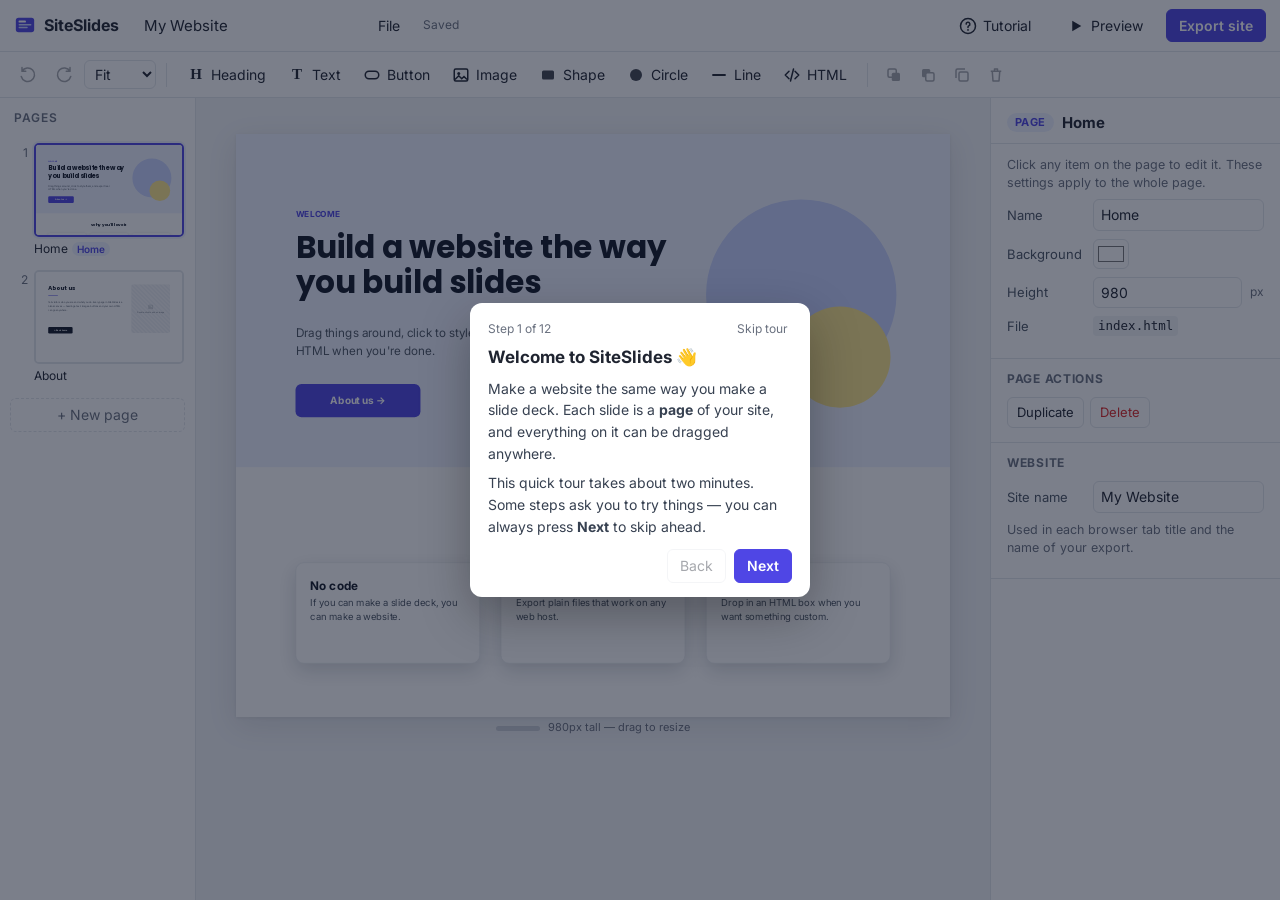
==== index.html @ 343762bc "Add SiteSlides: a slide-style editor for building static websites Includes pages panel, drag/resize " ====
<!doctype html>
<html lang="en">
<head>
  <meta charset="utf-8">
  <meta name="viewport" content="width=device-width, initial-scale=1">
  <title>SiteSlides — build websites like slides</title>
  <link rel="preconnect" href="https://fonts.googleapis.com">
  <link rel="preconnect" href="https://fonts.gstatic.com" crossorigin>
  <link href="https://fonts.googleapis.com/css2?family=Inter:wght@400;600;700&family=Poppins:wght@400;600;700&family=Montserrat:wght@400;700&family=Playfair+Display:wght@400;700&family=Lora:wght@400;700&family=Space+Mono:wght@400;700&display=swap" rel="stylesheet">
  <link rel="stylesheet" href="styles.css">
</head>
<body>
  <header id="topbar">
    <div class="brand">
      <svg viewBox="0 0 24 24" width="22" height="22" aria-hidden="true"><rect x="2" y="4" width="20" height="16" rx="3" fill="#4f46e5"/><rect x="5" y="7" width="8" height="2.4" rx="1" fill="#fff"/><rect x="5" y="11" width="14" height="1.6" rx=".8" fill="#c7d2fe"/><rect x="5" y="14" width="10" height="1.6" rx=".8" fill="#c7d2fe"/></svg>
      SiteSlides
    </div>
    <input id="site-title" class="site-title" spellcheck="false" title="Website name" aria-label="Website name">
    <div class="menu-wrap">
      <button class="menu-btn" data-menu="file-menu">File</button>
      <div class="dropdown hidden" id="file-menu">
        <button data-action="new-blank">New blank site</button>
        <button data-action="new-template">New from starter template</button>
        <hr>
        <button data-action="open-project">Open project…</button>
        <button data-action="save-project">Save project (.json)</button>
        <hr>
        <button data-action="export">Export website (.zip)…</button>
      </div>
    </div>
    <span id="save-status" class="save-status">Saved</span>
    <div class="spacer"></div>
    <button id="btn-tutorial" class="ghost" data-action="tutorial">
      <svg viewBox="0 0 24 24" width="16" height="16"><circle cx="12" cy="12" r="10" fill="none" stroke="currentColor" stroke-width="2"/><path d="M9.5 9.5a2.5 2.5 0 1 1 3.5 2.3c-.6.3-1 .9-1 1.6V14" fill="none" stroke="currentColor" stroke-width="2" stroke-linecap="round"/><circle cx="12" cy="17.3" r="1.2" fill="currentColor"/></svg>
      Tutorial
    </button>
    <button id="btn-preview" class="ghost" data-action="preview">
      <svg viewBox="0 0 24 24" width="16" height="16"><path d="M7 5l12 7-12 7z" fill="currentColor"/></svg>
      Preview
    </button>
    <button id="btn-export" class="primary" data-action="export">Export site</button>
  </header>

  <div id="toolbar">
    <button class="icon" data-action="undo" title="Undo (Ctrl+Z)"><svg viewBox="0 0 24 24"><path d="M9 7H4V2M4 7a9 9 0 1 1-1 7" fill="none" stroke="currentColor" stroke-width="2" stroke-linecap="round"/></svg></button>
    <button class="icon" data-action="redo" title="Redo (Ctrl+Shift+Z)"><svg viewBox="0 0 24 24"><path d="M15 7h5V2M20 7a9 9 0 1 0 1 7" fill="none" stroke="currentColor" stroke-width="2" stroke-linecap="round"/></svg></button>
    <select id="zoom" title="Zoom">
      <option value="fit">Fit</option>
      <option value="0.5">50%</option>
      <option value="0.75">75%</option>
      <option value="1">100%</option>
      <option value="1.25">125%</option>
    </select>
    <span class="sep"></span>
    <div id="insert-bar">
      <button data-action="add-heading" title="Heading"><b class="glyph">H</b>Heading</button>
      <button data-action="add-text" title="Text box"><b class="glyph">T</b>Text</button>
      <button data-action="add-button" title="Button"><svg viewBox="0 0 24 24"><rect x="3" y="7" width="18" height="10" rx="5" fill="none" stroke="currentColor" stroke-width="2"/></svg>Button</button>
      <button data-action="add-image" title="Image"><svg viewBox="0 0 24 24"><rect x="3" y="4" width="18" height="16" rx="2" fill="none" stroke="currentColor" stroke-width="2"/><circle cx="9" cy="10" r="2" fill="currentColor"/><path d="M4 18l5-5 4 4 3-3 4 4" fill="none" stroke="currentColor" stroke-width="2"/></svg>Image</button>
      <button data-action="add-shape" title="Rectangle"><svg viewBox="0 0 24 24"><rect x="4" y="6" width="16" height="12" rx="2" fill="currentColor" opacity=".85"/></svg>Shape</button>
      <button data-action="add-ellipse" title="Circle"><svg viewBox="0 0 24 24"><circle cx="12" cy="12" r="8" fill="currentColor" opacity=".85"/></svg>Circle</button>
      <button data-action="add-line" title="Line"><svg viewBox="0 0 24 24"><path d="M4 12h16" stroke="currentColor" stroke-width="2.5" stroke-linecap="round"/></svg>Line</button>
      <button id="btn-html" data-action="add-html" title="Draw a box, then write your own HTML"><svg viewBox="0 0 24 24"><path d="M8 7l-5 5 5 5M16 7l5 5-5 5M14 4l-4 16" fill="none" stroke="currentColor" stroke-width="2" stroke-linecap="round" stroke-linejoin="round"/></svg>HTML</button>
    </div>
    <span class="sep"></span>
    <div id="arrange-bar">
      <button class="icon" data-action="front" title="Bring to front"><svg viewBox="0 0 24 24"><rect x="9" y="9" width="11" height="11" rx="2" fill="currentColor"/><rect x="4" y="4" width="11" height="11" rx="2" fill="none" stroke="currentColor" stroke-width="2"/></svg></button>
      <button class="icon" data-action="back" title="Send to back"><svg viewBox="0 0 24 24"><rect x="4" y="4" width="11" height="11" rx="2" fill="currentColor"/><rect x="9" y="9" width="11" height="11" rx="2" fill="#fff" stroke="currentColor" stroke-width="2"/></svg></button>
      <button class="icon" data-action="duplicate" title="Duplicate (Ctrl+D)"><svg viewBox="0 0 24 24"><rect x="8" y="8" width="12" height="12" rx="2" fill="none" stroke="currentColor" stroke-width="2"/><path d="M4 16V6a2 2 0 0 1 2-2h10" fill="none" stroke="currentColor" stroke-width="2"/></svg></button>
      <button class="icon" data-action="delete" title="Delete (Del)"><svg viewBox="0 0 24 24"><path d="M5 7h14M10 7V4h4v3M7 7l1 13h8l1-13" fill="none" stroke="currentColor" stroke-width="2" stroke-linejoin="round"/></svg></button>
    </div>
  </div>

  <main id="app">
    <aside id="pages">
      <div class="panel-title">Pages</div>
      <div id="page-list"></div>
      <button class="add-page" data-action="add-page">+ New page</button>
    </aside>

    <section id="workspace">
      <div id="canvas-col">
        <div id="stage-wrap">
          <div id="stage"></div>
        </div>
        <div id="page-resizer" title="Drag to change the page height">
          <span class="grip"></span><span id="page-height-label">900px</span>
        </div>
      </div>
    </section>

    <aside id="props"></aside>
  </main>

  <!-- Preview -->
  <div id="preview-modal" class="modal hidden">
    <div class="preview-shell">
      <div class="preview-bar">
        <strong>Preview</strong>
        <select id="preview-page" aria-label="Page"></select>
        <div class="seg" id="preview-devices">
          <button data-device="desktop" class="on">Desktop</button>
          <button data-device="tablet">Tablet</button>
          <button data-device="phone">Phone</button>
        </div>
        <div class="spacer"></div>
        <button class="primary" data-action="export">Export site</button>
        <button data-action="close-modal">Close</button>
      </div>
      <div class="preview-stage">
        <iframe id="preview-frame" title="Site preview" sandbox="allow-scripts allow-popups allow-popups-to-escape-sandbox"></iframe>
      </div>
    </div>
  </div>

  <!-- Export -->
  <div id="export-modal" class="modal hidden">
    <div class="dialog">
      <h2>Export your website</h2>
      <p>You'll get a <code>.zip</code> of plain HTML files — no account, no lock-in. It contains:</p>
      <ul id="export-files" class="file-list"></ul>
      <div class="dialog-actions">
        <button data-action="close-modal">Cancel</button>
        <button class="primary" data-action="download-zip">Download .zip</button>
      </div>
      <details class="hosting">
        <summary>How do I put it online?</summary>
        <ol>
          <li><b>Netlify Drop</b> (easiest): unzip the file, go to <code>app.netlify.com/drop</code> and drag the folder onto the page.</li>
          <li><b>GitHub Pages</b>: create a repository, upload the unzipped files, then turn on Pages in the repository's Settings.</li>
          <li><b>Any web host</b>: upload the files to your public folder. <code>index.html</code> is your home page.</li>
        </ol>
        <p>You can also just double-click <code>index.html</code> to open it locally.</p>
      </details>
    </div>
  </div>

  <!-- HTML code editor -->
  <div id="code-modal" class="modal hidden">
    <div class="dialog code-dialog">
      <div class="code-head">
        <h2>Edit HTML</h2>
        <span class="muted">This becomes a <code>&lt;div&gt;</code> at the exact spot and size of your box. CSS in <code>&lt;style&gt;</code> and <code>&lt;script&gt;</code> tags work too.</span>
      </div>
      <div class="code-body">
        <textarea id="code-input" spellcheck="false" autocomplete="off" autocapitalize="off" aria-label="HTML code"></textarea>
        <div class="code-preview">
          <div class="code-preview-label">Live preview</div>
          <div class="code-preview-holder" id="code-preview-holder">
            <iframe id="code-preview-frame" title="HTML preview" sandbox="allow-scripts"></iframe>
          </div>
        </div>
      </div>
      <div class="dialog-actions">
        <span class="muted small">Ctrl/⌘ + Enter to save</span>
        <div class="spacer"></div>
        <button data-action="close-modal">Cancel</button>
        <button class="primary" data-action="save-code">Save HTML</button>
      </div>
    </div>
  </div>

  <!-- Tutorial -->
  <div id="tutorial" class="hidden" aria-live="polite">
    <div id="tut-spot"></div>
    <div id="tut-card" role="dialog" aria-labelledby="tut-title">
      <div class="tut-progress"><span id="tut-count"></span><button class="tut-skip" data-action="tut-end">Skip tour</button></div>
      <h3 id="tut-title"></h3>
      <div id="tut-body"></div>
      <div id="tut-wait" class="tut-wait hidden"><span class="pulse"></span>Waiting for you to try it…</div>
      <div class="tut-actions">
        <button data-action="tut-back" id="tut-back">Back</button>
        <button class="primary" data-action="tut-next" id="tut-next">Next</button>
      </div>
    </div>
  </div>

  <div id="context-menu" class="dropdown hidden"></div>
  <div id="toast" class="toast"></div>
  <input type="file" id="file-image" accept="image/*" hidden>
  <input type="file" id="file-project" accept=".json,application/json" hidden>

  <script src="app.js"></script>
</body>
</html>
---- styles.css ----
:root {
  --bg: #f1f3f6;
  --panel: #ffffff;
  --line: #e3e6eb;
  --text: #1f2430;
  --muted: #6b7280;
  --accent: #4f46e5;
  --accent-soft: #eef2ff;
  --danger: #dc2626;
  --guide: #ec4899;
  --radius: 8px;
}

* { box-sizing: border-box; }
html, body { margin: 0; height: 100%; }
body {
  font: 14px/1.4 Inter, system-ui, -apple-system, "Segoe UI", sans-serif;
  color: var(--text);
  background: var(--bg);
  display: grid;
  grid-template-rows: 52px 46px 1fr;
  overflow: hidden;
}
button, input, select, textarea { font: inherit; color: inherit; }
button {
  display: inline-flex; align-items: center; gap: 6px;
  border: 1px solid var(--line); background: #fff; border-radius: 6px;
  padding: 6px 12px; cursor: pointer; white-space: nowrap;
}
button:hover { background: #f6f7f9; }
button:disabled { opacity: .4; cursor: default; }
button.primary { background: var(--accent); border-color: var(--accent); color: #fff; font-weight: 600; }
button.primary:hover { background: #4338ca; }
button.ghost { border-color: transparent; background: transparent; }
button.ghost:hover { background: #eef0f3; }
button.danger { color: var(--danger); }
button svg { width: 18px; height: 18px; flex: none; }
.hidden { display: none !important; }
.spacer { flex: 1; }
.muted { color: var(--muted); }
.small { font-size: 12px; }
code { background: #f1f3f6; padding: 1px 5px; border-radius: 4px; font-size: 12.5px; }

/* ---------- Top bar ---------- */
#topbar {
  display: flex; align-items: center; gap: 10px;
  padding: 0 14px; background: var(--panel); border-bottom: 1px solid var(--line);
}
.brand { display: flex; align-items: center; gap: 8px; font-weight: 700; font-size: 16px; margin-right: 6px; }
.site-title {
  border: 1px solid transparent; border-radius: 6px; padding: 5px 8px;
  font-size: 15px; width: 220px; background: transparent;
}
.site-title:hover { border-color: var(--line); }
.site-title:focus { outline: none; border-color: var(--accent); background: #fff; }
.save-status { color: var(--muted); font-size: 12px; }
.menu-wrap { position: relative; }
.menu-btn { border-color: transparent; background: transparent; }
.menu-btn:hover, .menu-btn.open { background: #eef0f3; }

.dropdown {
  position: absolute; z-index: 50; min-width: 220px;
  background: #fff; border: 1px solid var(--line); border-radius: var(--radius);
  box-shadow: 0 10px 30px rgba(15, 23, 42, .14); padding: 6px;
}
#file-menu { top: 36px; left: 0; }
.dropdown button {
  display: flex; width: 100%; border: 0; border-radius: 5px; padding: 7px 10px; background: none; text-align: left;
}
.dropdown button:hover { background: var(--accent-soft); }
.dropdown hr { border: 0; border-top: 1px solid var(--line); margin: 5px 2px; }
.dropdown .kbd { margin-left: auto; color: var(--muted); font-size: 12px; padding-left: 16px; }

/* ---------- Toolbar ---------- */
#toolbar {
  display: flex; align-items: center; gap: 4px;
  padding: 0 12px; background: var(--panel); border-bottom: 1px solid var(--line);
  overflow-x: auto;
}
#toolbar button { border-color: transparent; background: transparent; padding: 5px 9px; }
#toolbar button:hover:not(:disabled) { background: #eef0f3; }
#toolbar button.icon { padding: 5px 6px; }
#toolbar button.active { background: var(--accent-soft); color: var(--accent); }
#toolbar select { border: 1px solid var(--line); border-radius: 6px; padding: 4px 6px; background: #fff; }
#insert-bar, #arrange-bar { display: flex; gap: 2px; }
.glyph { width: 18px; text-align: center; font-size: 15px; font-family: Georgia, serif; }
.sep { width: 1px; height: 24px; background: var(--line); margin: 0 6px; flex: none; }

/* ---------- Main layout ---------- */
#app { display: grid; grid-template-columns: 196px 1fr 290px; min-height: 0; }
#pages, #props { background: var(--panel); overflow-y: auto; }
#pages { border-right: 1px solid var(--line); padding: 10px 10px 16px; }
#props { border-left: 1px solid var(--line); overflow-x: hidden; }
.panel-title { font-size: 12px; font-weight: 600; text-transform: uppercase; letter-spacing: .06em; color: var(--muted); margin: 2px 4px 10px; }

/* Page thumbnails */
.page-item { display: flex; gap: 6px; padding: 6px 4px; border-radius: var(--radius); cursor: pointer; position: relative; }
.page-item:hover { background: #f6f7f9; }
.page-num { width: 14px; font-size: 12px; color: var(--muted); padding-top: 2px; text-align: right; flex: none; }
.page-thumb {
  width: 150px; height: 94px; overflow: hidden; border-radius: 5px;
  border: 2px solid var(--line); background: #fff; position: relative;
}
.page-item.active .page-thumb { border-color: var(--accent); box-shadow: 0 0 0 2px var(--accent-soft); }
.thumb-inner { position: absolute; left: 0; top: 0; width: 1200px; transform-origin: 0 0; transform: scale(.122); pointer-events: none; }
.page-name { font-size: 12px; margin-top: 4px; max-width: 150px; overflow: hidden; text-overflow: ellipsis; white-space: nowrap; }
.home-badge { font-size: 10px; background: var(--accent-soft); color: var(--accent); padding: 1px 5px; border-radius: 8px; margin-left: 4px; font-weight: 600; }
.page-item.drop-before::before, .page-item.drop-after::after {
  content: ""; position: absolute; left: 20px; right: 4px; height: 3px; background: var(--accent); border-radius: 2px;
}
.page-item.drop-before::before { top: -2px; }
.page-item.drop-after::after { bottom: -2px; }
.add-page { width: 100%; justify-content: center; margin-top: 8px; border-style: dashed; color: var(--muted); }

/* ---------- Workspace / canvas ---------- */
#workspace { overflow: auto; position: relative; }
#workspace.drawing, #workspace.drawing .el { cursor: crosshair !important; }
#canvas-col { padding: 36px 40px 60px; min-width: min-content; }
#stage-wrap { margin: 0 auto; position: relative; box-shadow: 0 1px 3px rgba(0,0,0,.08), 0 8px 28px rgba(15,23,42,.10); }
#stage {
  --s: 1;
  position: absolute; left: 0; top: 0; width: 1200px;
  transform-origin: 0 0; overflow: hidden; background: #fff;
}
#page-resizer {
  margin: 0 auto; height: 22px; display: flex; align-items: center; justify-content: center; gap: 8px;
  cursor: ns-resize; color: var(--muted); font-size: 11px; user-select: none;
}
#page-resizer .grip { width: 44px; height: 5px; border-radius: 3px; background: #cdd2da; }
#page-resizer:hover .grip { background: var(--accent); }

/* Shared element styles (editor, thumbnails) — mirrors the exported CSS */
.el { position: absolute; overflow: hidden; display: block; }
.el-text { width: 100%; overflow-wrap: break-word; outline: none; }
.el-text p { margin: 0; }
.el img { width: 100%; height: 100%; display: block; }
.el-html-frame { width: 100%; height: 100%; border: 0; display: block; pointer-events: none; background: transparent; }

#stage .el { cursor: move; user-select: none; }
#stage .el:hover { outline: 1px solid rgba(79, 70, 229, .5); outline-offset: 0; }
#stage .el.editing { cursor: text; user-select: text; }
#stage .el.editing .el-text { cursor: text; }
.img-placeholder {
  width: 100%; height: 100%; display: flex; flex-direction: column; gap: 8px; align-items: center; justify-content: center;
  background: repeating-linear-gradient(45deg, #f3f4f6, #f3f4f6 12px, #eceef1 12px, #eceef1 24px);
  color: #8a909b; font: 600 16px Inter, sans-serif; text-align: center;
}
.img-placeholder svg { width: 44px; height: 44px; }
.html-thumb {
  width: 100%; height: 100%; display: flex; align-items: center; justify-content: center;
  background: #1e1b4b; color: #a5b4fc; font: 700 40px "Space Mono", monospace;
}

/* Selection box */
#sel-box {
  position: absolute; z-index: 9000; pointer-events: none;
  outline: calc(2px * var(--s)) solid var(--accent);
}
#sel-box.editing { outline-style: dashed; }
#sel-box .h {
  position: absolute; pointer-events: auto;
  width: calc(10px * var(--s)); height: calc(10px * var(--s));
  margin: calc(-5px * var(--s)) 0 0 calc(-5px * var(--s));
  background: #fff; border: calc(1.5px * var(--s)) solid var(--accent); border-radius: calc(2px * var(--s));
}
#sel-box .h[data-dir="nw"] { left: 0; top: 0; cursor: nwse-resize; }
#sel-box .h[data-dir="n"]  { left: 50%; top: 0; cursor: ns-resize; }
#sel-box .h[data-dir="ne"] { left: 100%; top: 0; cursor: nesw-resize; }
#sel-box .h[data-dir="e"]  { left: 100%; top: 50%; cursor: ew-resize; }
#sel-box .h[data-dir="se"] { left: 100%; top: 100%; cursor: nwse-resize; }
#sel-box .h[data-dir="s"]  { left: 50%; top: 100%; cursor: ns-resize; }
#sel-box .h[data-dir="sw"] { left: 0; top: 100%; cursor: nesw-resize; }
#sel-box .h[data-dir="w"]  { left: 0; top: 50%; cursor: ew-resize; }
#sel-box .size-tip {
  position: absolute; left: 50%; top: 100%; transform: translate(-50%, calc(10px * var(--s))) scale(var(--s)); transform-origin: top center;
  background: #111827; color: #fff; font: 600 11px Inter, sans-serif; padding: 2px 6px; border-radius: 4px; white-space: nowrap;
}
.guide { position: absolute; z-index: 9001; background: var(--guide); pointer-events: none; }
.guide.v { top: 0; bottom: 0; width: calc(1px * var(--s)); }
.guide.h { left: 0; right: 0; height: calc(1px * var(--s)); }
#draw-box {
  position: absolute; z-index: 9002; pointer-events: none;
  border: calc(2px * var(--s)) dashed var(--accent); background: rgba(79, 70, 229, .08);
}

/* ---------- Properties panel ---------- */
.props-head { display: flex; align-items: center; gap: 8px; padding: 14px 16px 10px; border-bottom: 1px solid var(--line); }
.props-head h3 { margin: 0; font-size: 15px; }
.type-badge { background: var(--accent-soft); color: var(--accent); font-size: 11px; font-weight: 700; padding: 2px 8px; border-radius: 10px; text-transform: uppercase; letter-spacing: .04em; }
.props-section { padding: 12px 16px 14px; border-bottom: 1px solid var(--line); }
.props-section h4 { margin: 0 0 10px; font-size: 12px; text-transform: uppercase; letter-spacing: .06em; color: var(--muted); }
.field { display: flex; align-items: center; gap: 8px; margin-bottom: 8px; }
.field input[type=number] { width: 100%; }
.field > span:first-child { width: 78px; flex: none; color: #4b5563; font-size: 13px; }
.field input[type=text], .field input[type=number], .field input[type=url], .field select, .field textarea {
  flex: 1; min-width: 0; border: 1px solid var(--line); border-radius: 6px; padding: 5px 7px; background: #fff;
}
.field input:focus, .field select:focus, .field textarea:focus { outline: none; border-color: var(--accent); box-shadow: 0 0 0 3px var(--accent-soft); }
.field input[type=color] { width: 36px; height: 30px; padding: 2px; border: 1px solid var(--line); border-radius: 6px; background: #fff; cursor: pointer; flex: none; }
.field input[type=range] { flex: 1; accent-color: var(--accent); }
.field input[type=checkbox] { accent-color: var(--accent); width: 16px; height: 16px; }
.field .unit { color: var(--muted); font-size: 12px; }
.grid2 { display: grid; grid-template-columns: minmax(0, 1fr) minmax(0, 1fr); gap: 8px; }
.grid2 .field > span:first-child { width: 16px; color: var(--muted); }
.seg { display: inline-flex; border: 1px solid var(--line); border-radius: 6px; overflow: hidden; }
.seg button { border: 0; border-radius: 0; padding: 5px 9px; background: #fff; }
.seg button + button { border-left: 1px solid var(--line); }
.seg button.on { background: var(--accent-soft); color: var(--accent); font-weight: 600; }
.btn-row { display: flex; flex-wrap: wrap; gap: 6px; }
.btn-row button { padding: 5px 9px; font-size: 13px; }
.hint { color: var(--muted); font-size: 12.5px; margin: 0 0 8px; }
.none-btn { padding: 4px 8px; font-size: 12px; }
.none-btn.on { background: var(--accent-soft); color: var(--accent); border-color: #c7d2fe; }
.code-snippet {
  font: 12px/1.45 "Space Mono", ui-monospace, monospace; background: #0f172a; color: #e2e8f0;
  border-radius: 6px; padding: 8px 10px; max-height: 120px; overflow: hidden; white-space: pre-wrap; word-break: break-all; margin: 0 0 8px;
}

/* ---------- Modals ---------- */
.modal {
  position: fixed; inset: 0; z-index: 100; background: rgba(15, 23, 42, .5);
  display: flex; align-items: center; justify-content: center; padding: 24px;
}
.dialog {
  background: #fff; border-radius: 12px; padding: 24px 26px; width: min(520px, 100%);
  box-shadow: 0 20px 60px rgba(0,0,0,.25); max-height: 100%; overflow: auto;
}
.dialog h2 { margin: 0 0 8px; font-size: 20px; }
.dialog-actions { display: flex; gap: 8px; justify-content: flex-end; align-items: center; margin-top: 16px; }
.file-list { list-style: none; padding: 10px 12px; margin: 10px 0 0; background: #f7f8fa; border-radius: 8px; max-height: 180px; overflow: auto; font: 13px "Space Mono", ui-monospace, monospace; }
.file-list li { padding: 2px 0; }
.hosting { margin-top: 16px; border-top: 1px solid var(--line); padding-top: 12px; }
.hosting summary { cursor: pointer; font-weight: 600; color: var(--accent); }
.hosting ol { padding-left: 20px; }
.hosting li { margin-bottom: 6px; }

.preview-shell { width: 100%; height: 100%; display: flex; flex-direction: column; background: #e5e7eb; border-radius: 12px; overflow: hidden; }
.preview-bar { display: flex; align-items: center; gap: 10px; padding: 10px 14px; background: #fff; border-bottom: 1px solid var(--line); }
.preview-bar select { border: 1px solid var(--line); border-radius: 6px; padding: 5px 8px; }
.preview-stage { flex: 1; display: flex; justify-content: center; padding: 18px; overflow: auto; }
#preview-frame { width: 100%; height: 100%; border: 0; background: #fff; border-radius: 6px; box-shadow: 0 6px 24px rgba(0,0,0,.15); transition: width .25s; }

.code-dialog { width: min(1080px, 100%); height: min(680px, 100%); display: flex; flex-direction: column; }
.code-head { margin-bottom: 12px; }
.code-head h2 { margin-bottom: 4px; }
.code-body { flex: 1; display: grid; grid-template-columns: 1fr 1fr; gap: 14px; min-height: 0; }
#code-input {
  width: 100%; height: 100%; resize: none; border: 0; border-radius: 8px; padding: 14px;
  background: #0f172a; color: #e2e8f0; font: 13px/1.55 "Space Mono", ui-monospace, monospace; tab-size: 2; outline: none;
}
#code-input:focus { box-shadow: 0 0 0 3px #a5b4fc; }
.code-preview { display: flex; flex-direction: column; min-height: 0; }
.code-preview-label { font-size: 12px; color: var(--muted); margin-bottom: 6px; }
.code-preview-holder { flex: 1; overflow: auto; background: repeating-conic-gradient(#f3f4f6 0 25%, #fff 0 50%) 0 0 / 16px 16px; border: 1px solid var(--line); border-radius: 8px; padding: 10px; }
#code-preview-frame { display: block; border: 1px dashed #a5b4fc; background: transparent; transform-origin: 0 0; }

/* ---------- Tutorial ---------- */
#tutorial { position: fixed; inset: 0; z-index: 200; pointer-events: none; }
#tut-spot {
  position: fixed; border-radius: 10px; pointer-events: none;
  box-shadow: 0 0 0 9999px rgba(15, 23, 42, .55), 0 0 0 3px #a5b4fc;
  transition: all .3s ease;
}
#tut-spot.center { box-shadow: 0 0 0 9999px rgba(15, 23, 42, .55); }
#tut-card {
  position: fixed; width: 340px; pointer-events: auto;
  background: #fff; border-radius: 12px; padding: 16px 18px 14px;
  box-shadow: 0 18px 50px rgba(0,0,0,.3); transition: left .3s ease, top .3s ease;
}
#tut-card h3 { margin: 6px 0 8px; font-size: 17px; }
#tut-body { color: #374151; line-height: 1.55; }
#tut-body p { margin: 0 0 8px; }
#tut-body kbd { font: 12px "Space Mono", monospace; background: #f1f3f6; border: 1px solid var(--line); border-bottom-width: 2px; border-radius: 4px; padding: 0 5px; }
.tut-progress { display: flex; align-items: center; justify-content: space-between; font-size: 12px; color: var(--muted); }
.tut-skip { border: 0; padding: 2px 4px; font-size: 12px; color: var(--muted); background: none; }
.tut-actions { display: flex; justify-content: flex-end; gap: 8px; margin-top: 12px; }
.tut-wait { display: flex; align-items: center; gap: 8px; font-size: 12.5px; color: var(--accent); font-weight: 600; margin-top: 8px; }
.pulse { width: 8px; height: 8px; border-radius: 50%; background: var(--accent); animation: pulse 1.2s infinite; }
@keyframes pulse { 0%, 100% { opacity: 1; transform: scale(1); } 50% { opacity: .35; transform: scale(.7); } }
.shortcuts { display: grid; grid-template-columns: auto 1fr; gap: 4px 12px; font-size: 13px; margin: 6px 0 10px; }

/* ---------- Toast ---------- */
.toast {
  position: fixed; left: 50%; bottom: 24px; transform: translate(-50%, 20px); z-index: 300;
  background: #111827; color: #fff; padding: 9px 16px; border-radius: 8px; font-size: 13px;
  opacity: 0; pointer-events: none; transition: all .2s;
}
.toast.show { opacity: 1; transform: translate(-50%, 0); }

@media (max-width: 1000px) {
  #app { grid-template-columns: 150px 1fr 250px; }
  .page-thumb { width: 110px; height: 70px; }
  .thumb-inner { transform: scale(.09); }
  #insert-bar button { font-size: 0; gap: 0; }
  #insert-bar button .glyph { font-size: 15px; }
}
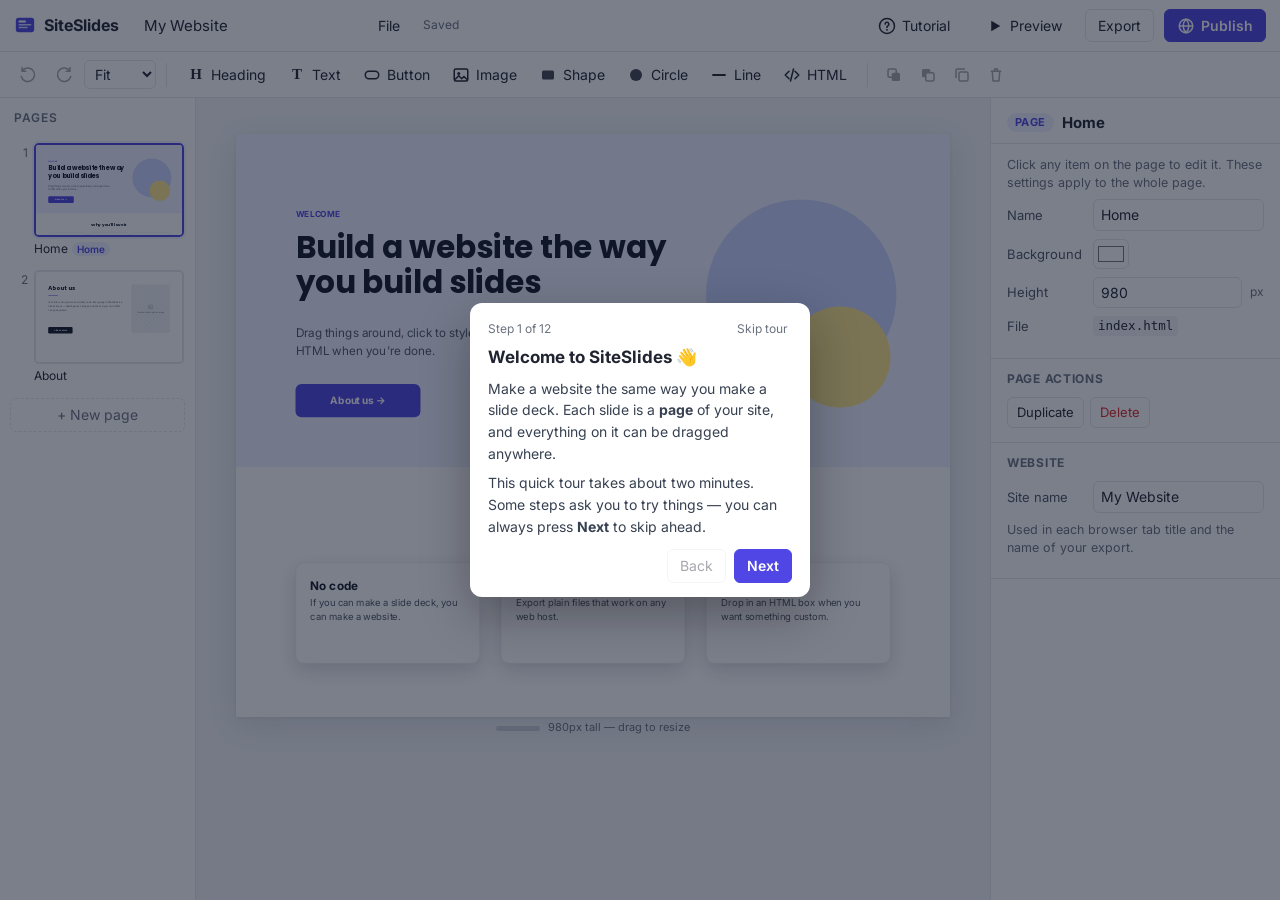
==== commit 0be09778: "Add Publish: host sites at maxvbuda.github.io/website-maker/<name>/ Commits the exported site into a" ====
--- a/index.html
+++ b/index.html
@@ -25,6 +25,7 @@
         <button data-action="open-project">Open project…</button>
         <button data-action="save-project">Save project (.json)</button>
         <hr>
+        <button data-action="publish">Publish to the web…</button>
         <button data-action="export">Export website (.zip)…</button>
       </div>
     </div>
@@ -38,7 +39,11 @@
       <svg viewBox="0 0 24 24" width="16" height="16"><path d="M7 5l12 7-12 7z" fill="currentColor"/></svg>
       Preview
     </button>
-    <button id="btn-export" class="primary" data-action="export">Export site</button>
+    <button id="btn-export" data-action="export">Export</button>
+    <button id="btn-publish" class="primary" data-action="publish">
+      <svg viewBox="0 0 24 24" width="16" height="16"><circle cx="12" cy="12" r="9" fill="none" stroke="currentColor" stroke-width="2"/><path d="M3 12h18M12 3c2.5 2.6 3.8 5.6 3.8 9s-1.3 6.4-3.8 9c-2.5-2.6-3.8-5.6-3.8-9S9.5 5.6 12 3z" fill="none" stroke="currentColor" stroke-width="2"/></svg>
+      Publish
+    </button>
   </header>
 
   <div id="toolbar">
@@ -126,12 +131,39 @@
       <details class="hosting">
         <summary>How do I put it online?</summary>
         <ol>
-          <li><b>Netlify Drop</b> (easiest): unzip the file, go to <code>app.netlify.com/drop</code> and drag the folder onto the page.</li>
+          <li><b>Publish button</b> (easiest): puts your site on GitHub Pages for you — no zip needed.</li>
+          <li><b>Netlify Drop</b>: unzip the file, go to <code>app.netlify.com/drop</code> and drag the folder onto the page.</li>
           <li><b>GitHub Pages</b>: create a repository, upload the unzipped files, then turn on Pages in the repository's Settings.</li>
           <li><b>Any web host</b>: upload the files to your public folder. <code>index.html</code> is your home page.</li>
         </ol>
         <p>You can also just double-click <code>index.html</code> to open it locally.</p>
       </details>
+    </div>
+  </div>
+
+  <!-- Publish -->
+  <div id="publish-modal" class="modal hidden">
+    <div class="dialog">
+      <h2>Publish to the web</h2>
+      <p>Put this website online for free with GitHub Pages.</p>
+      <label class="field"><span>Site name</span><input type="text" id="pub-slug" spellcheck="false" autocomplete="off"></label>
+      <div class="pub-url">Your address: <a id="pub-url" target="_blank" rel="noopener"></a></div>
+      <details id="pub-gh" class="hosting">
+        <summary>GitHub connection</summary>
+        <p class="hint">Publishing saves your site's files into a GitHub repository, so it needs a token that can write to it.
+          <a href="https://github.com/settings/personal-access-tokens/new" target="_blank" rel="noopener">Create a fine-grained token</a>, then choose
+          <b>Only select repositories → <span class="pub-repo-name">website-maker</span></b> and set <b>Repository permissions → Contents</b> to <b>Read and write</b>.</p>
+        <label class="field"><span>Token</span><input type="password" id="pub-token" autocomplete="off" placeholder="github_pat_…"></label>
+        <label class="field"><span>Remember</span><input type="checkbox" id="pub-remember"><span class="small muted">Keep the token on this device. Only turn this on for your own computer.</span></label>
+        <label class="field"><span>Owner</span><input type="text" id="pub-owner" spellcheck="false"></label>
+        <label class="field"><span>Repository</span><input type="text" id="pub-repo" spellcheck="false"></label>
+        <label class="field"><span>Branch</span><input type="text" id="pub-branch" spellcheck="false"></label>
+      </details>
+      <div id="pub-status" class="pub-status hidden"></div>
+      <div class="dialog-actions">
+        <button data-action="close-modal">Close</button>
+        <button class="primary" id="pub-go" data-action="do-publish">Publish</button>
+      </div>
     </div>
   </div>
 
--- a/styles.css
+++ b/styles.css
@@ -254,6 +254,14 @@
 .code-preview-holder { flex: 1; overflow: auto; background: repeating-conic-gradient(#f3f4f6 0 25%, #fff 0 50%) 0 0 / 16px 16px; border: 1px solid var(--line); border-radius: 8px; padding: 10px; }
 #code-preview-frame { display: block; border: 1px dashed #a5b4fc; background: transparent; transform-origin: 0 0; }
 
+/* Publish */
+.pub-url { font-size: 13px; color: var(--muted); margin: -2px 0 6px 86px; word-break: break-all; }
+.pub-url a { color: var(--accent); font-weight: 600; }
+.pub-status { margin-top: 14px; padding: 10px 12px; border-radius: 8px; background: #f7f8fa; font-size: 13px; line-height: 1.5; }
+.pub-status.ok { background: #ecfdf5; color: #065f46; }
+.pub-status.err { background: #fef2f2; color: #991b1b; }
+.pub-status a { color: inherit; font-weight: 700; }
+
 /* ---------- Tutorial ---------- */
 #tutorial { position: fixed; inset: 0; z-index: 200; pointer-events: none; }
 #tut-spot {
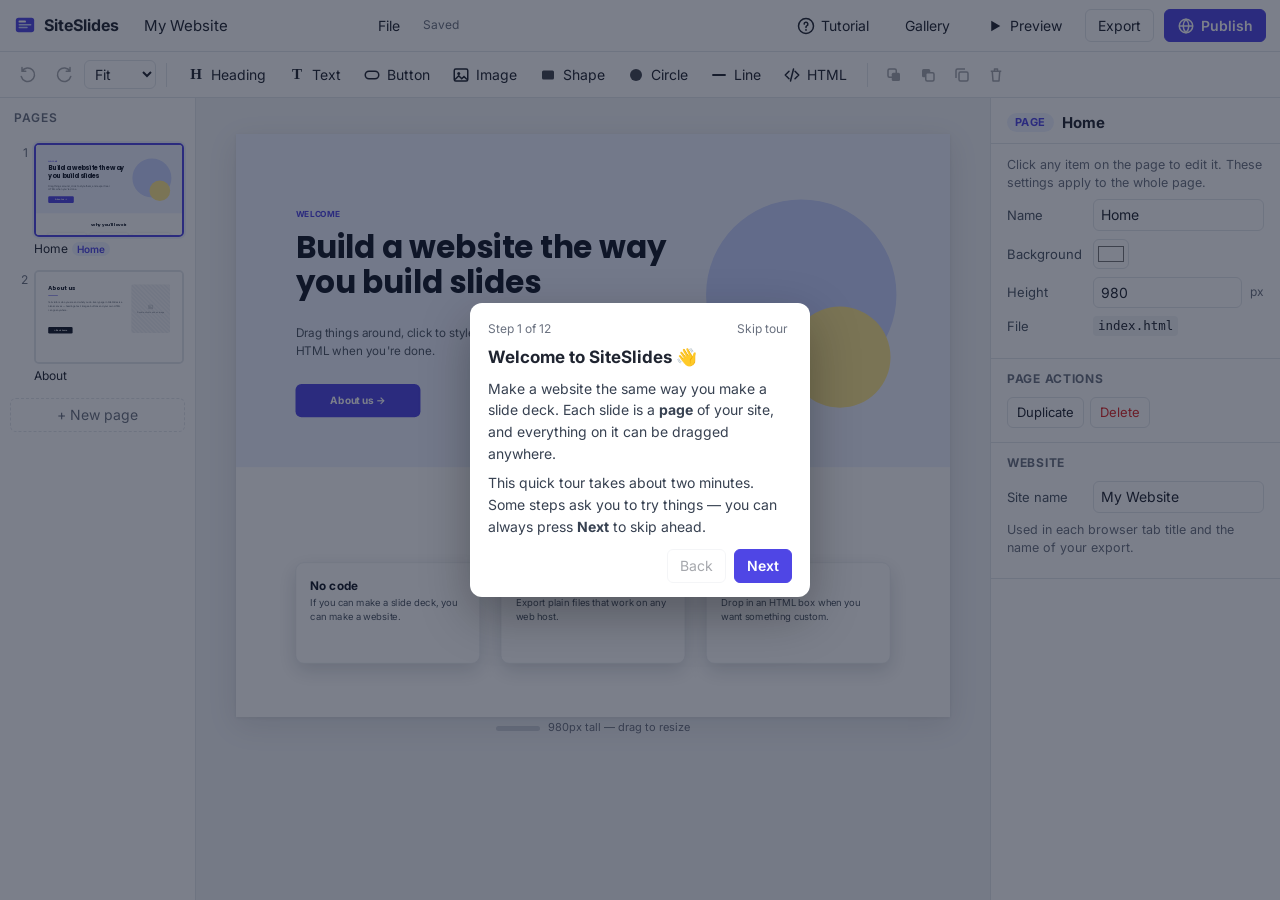
==== commit 3a17b88c: "Add site gallery and run HTML boxes in isolated frames HTML boxes now render in their own sandboxed " ====
--- a/index.html
+++ b/index.html
@@ -35,6 +35,7 @@
       <svg viewBox="0 0 24 24" width="16" height="16"><circle cx="12" cy="12" r="10" fill="none" stroke="currentColor" stroke-width="2"/><path d="M9.5 9.5a2.5 2.5 0 1 1 3.5 2.3c-.6.3-1 .9-1 1.6V14" fill="none" stroke="currentColor" stroke-width="2" stroke-linecap="round"/><circle cx="12" cy="17.3" r="1.2" fill="currentColor"/></svg>
       Tutorial
     </button>
+    <button id="btn-gallery" class="ghost" data-action="gallery" title="See every site people have published">Gallery</button>
     <button id="btn-preview" class="ghost" data-action="preview">
       <svg viewBox="0 0 24 24" width="16" height="16"><path d="M7 5l12 7-12 7z" fill="currentColor"/></svg>
       Preview
@@ -145,20 +146,9 @@
   <div id="publish-modal" class="modal hidden">
     <div class="dialog">
       <h2>Publish to the web</h2>
-      <p>Put this website online for free with GitHub Pages.</p>
+      <p>Put this website online for free. Pick a name — it becomes part of your web address.</p>
       <label class="field"><span>Site name</span><input type="text" id="pub-slug" spellcheck="false" autocomplete="off"></label>
       <div class="pub-url">Your address: <a id="pub-url" target="_blank" rel="noopener"></a></div>
-      <details id="pub-gh" class="hosting">
-        <summary>GitHub connection</summary>
-        <p class="hint">Publishing saves your site's files into a GitHub repository, so it needs a token that can write to it.
-          <a href="https://github.com/settings/personal-access-tokens/new" target="_blank" rel="noopener">Create a fine-grained token</a>, then choose
-          <b>Only select repositories → <span class="pub-repo-name">website-maker</span></b> and set <b>Repository permissions → Contents</b> to <b>Read and write</b>.</p>
-        <label class="field"><span>Token</span><input type="password" id="pub-token" autocomplete="off" placeholder="github_pat_…"></label>
-        <label class="field"><span>Remember</span><input type="checkbox" id="pub-remember"><span class="small muted">Keep the token on this device. Only turn this on for your own computer.</span></label>
-        <label class="field"><span>Owner</span><input type="text" id="pub-owner" spellcheck="false"></label>
-        <label class="field"><span>Repository</span><input type="text" id="pub-repo" spellcheck="false"></label>
-        <label class="field"><span>Branch</span><input type="text" id="pub-branch" spellcheck="false"></label>
-      </details>
       <div id="pub-status" class="pub-status hidden"></div>
       <div class="dialog-actions">
         <button data-action="close-modal">Close</button>
@@ -172,7 +162,7 @@
     <div class="dialog code-dialog">
       <div class="code-head">
         <h2>Edit HTML</h2>
-        <span class="muted">This becomes a <code>&lt;div&gt;</code> at the exact spot and size of your box. CSS in <code>&lt;style&gt;</code> and <code>&lt;script&gt;</code> tags work too.</span>
+        <span class="muted">Your code runs in its own frame at the exact spot and size of your box. Snippets, full pages, <code>&lt;style&gt;</code> and <code>&lt;script&gt;</code> all work (scripts run in Preview, Export and published sites).</span>
       </div>
       <div class="code-body">
         <textarea id="code-input" spellcheck="false" autocomplete="off" autocapitalize="off" aria-label="HTML code"></textarea>
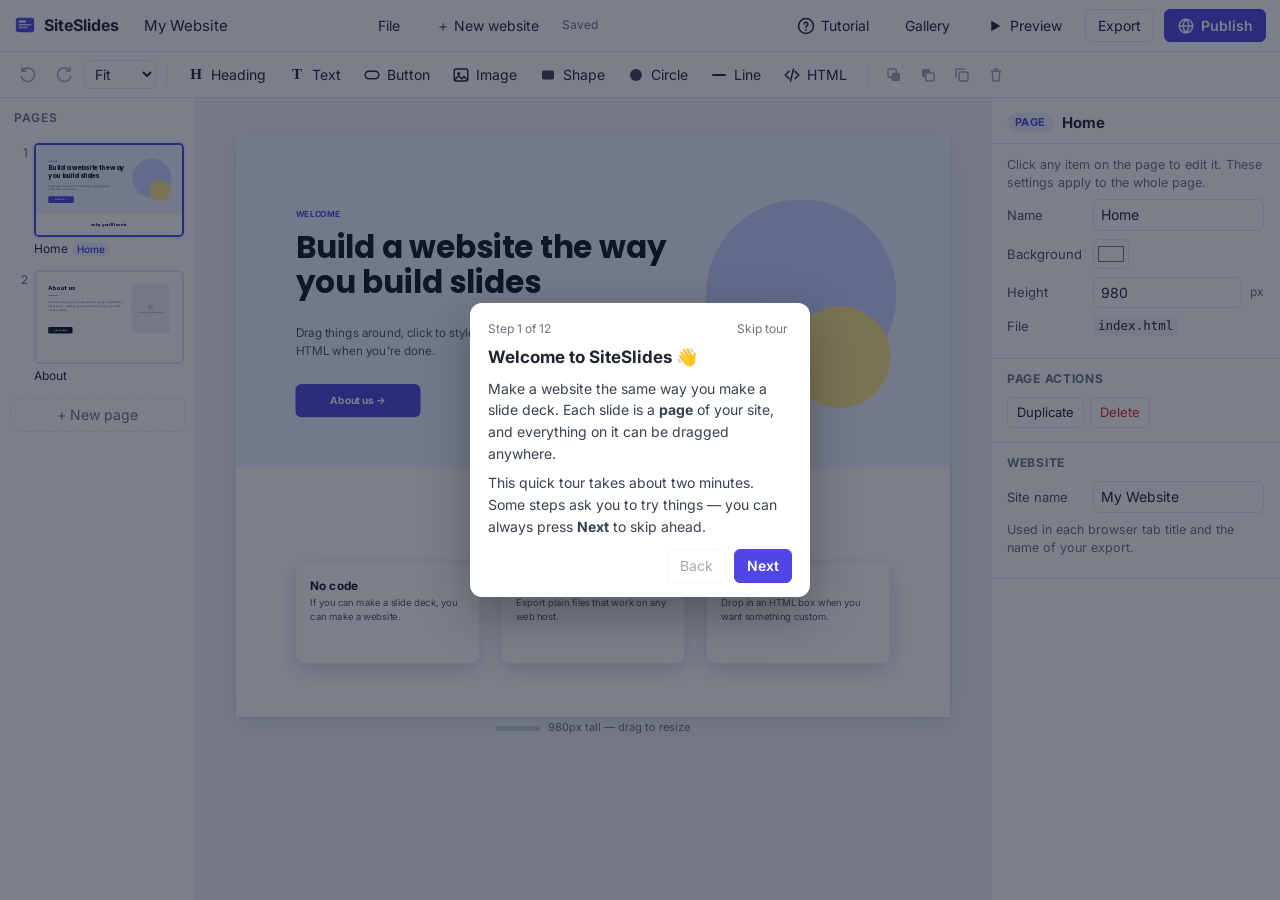
==== commit ad9c48ba: "Let people make more than one website A new 'New website' button opens a list of all your websites, " ====
--- a/index.html
+++ b/index.html
@@ -19,8 +19,8 @@
     <div class="menu-wrap">
       <button class="menu-btn" data-menu="file-menu">File</button>
       <div class="dropdown hidden" id="file-menu">
-        <button data-action="new-blank">New blank site</button>
-        <button data-action="new-template">New from starter template</button>
+        <button data-action="projects">New website…</button>
+        <button data-action="projects">My websites…</button>
         <hr>
         <button data-action="open-project">Open project…</button>
         <button data-action="save-project">Save project (.json)</button>
@@ -29,6 +29,7 @@
         <button data-action="export">Export website (.zip)…</button>
       </div>
     </div>
+    <button id="btn-projects" class="ghost" data-action="projects" title="Start a new website or open one of your others">＋ New website</button>
     <span id="save-status" class="save-status">Saved</span>
     <div class="spacer"></div>
     <button id="btn-tutorial" class="ghost" data-action="tutorial">
@@ -142,6 +143,29 @@
     </div>
   </div>
 
+  <!-- Projects -->
+  <div id="projects-modal" class="modal hidden">
+    <div class="dialog">
+      <h2>Your websites</h2>
+      <p class="muted">Each website is saved separately in this browser. Starting a new one keeps all the others.</p>
+      <div class="new-project">
+        <button data-action="new-blank">
+          <span class="np-icon">＋</span>
+          <span><b>Blank website</b><span class="muted">One empty page</span></span>
+        </button>
+        <button data-action="new-template">
+          <span class="np-icon">★</span>
+          <span><b>Starter template</b><span class="muted">Home and About pages to edit</span></span>
+        </button>
+      </div>
+      <ul id="project-list" class="project-list"></ul>
+      <div class="dialog-actions">
+        <button data-action="open-project">Open a saved .json file…</button>
+        <button data-action="close-modal">Close</button>
+      </div>
+    </div>
+  </div>
+
   <!-- Publish -->
   <div id="publish-modal" class="modal hidden">
     <div class="dialog">
--- a/styles.css
+++ b/styles.css
@@ -229,6 +229,21 @@
 .dialog-actions { display: flex; gap: 8px; justify-content: flex-end; align-items: center; margin-top: 16px; }
 .file-list { list-style: none; padding: 10px 12px; margin: 10px 0 0; background: #f7f8fa; border-radius: 8px; max-height: 180px; overflow: auto; font: 13px "Space Mono", ui-monospace, monospace; }
 .file-list li { padding: 2px 0; }
+.new-project { display: grid; grid-template-columns: 1fr 1fr; gap: 10px; margin: 14px 0; }
+.new-project button { display: flex; gap: 10px; align-items: center; text-align: left; padding: 12px; border-radius: 10px; height: auto; }
+.new-project button:hover { border-color: var(--accent); background: var(--accent-soft); }
+.new-project b, .new-project .muted { display: block; }
+.new-project .muted { font-size: 12px; }
+.np-icon { width: 34px; height: 34px; flex: none; border-radius: 8px; background: var(--accent-soft); color: var(--accent); display: grid; place-items: center; font-size: 18px; }
+.project-list { list-style: none; margin: 0; padding: 0; max-height: 300px; overflow: auto; border: 1px solid var(--line); border-radius: 10px; }
+.project-row { display: flex; align-items: center; gap: 6px; padding: 4px 6px 4px 4px; border-top: 1px solid var(--line); }
+.project-row:first-child { border-top: 0; }
+.project-row.current { background: var(--accent-soft); }
+.project-open { flex: 1; min-width: 0; display: flex; flex-direction: column; align-items: flex-start; border: 0; background: transparent; padding: 8px 10px; height: auto; text-align: left; }
+.project-open:hover { background: rgba(0,0,0,.04); }
+.project-title { font-weight: 600; max-width: 100%; overflow: hidden; text-overflow: ellipsis; white-space: nowrap; }
+.project-open .muted { font-size: 12px; }
+@media (max-width: 520px) { .new-project { grid-template-columns: 1fr; } }
 .hosting { margin-top: 16px; border-top: 1px solid var(--line); padding-top: 12px; }
 .hosting summary { cursor: pointer; font-weight: 600; color: var(--accent); }
 .hosting ol { padding-left: 20px; }
